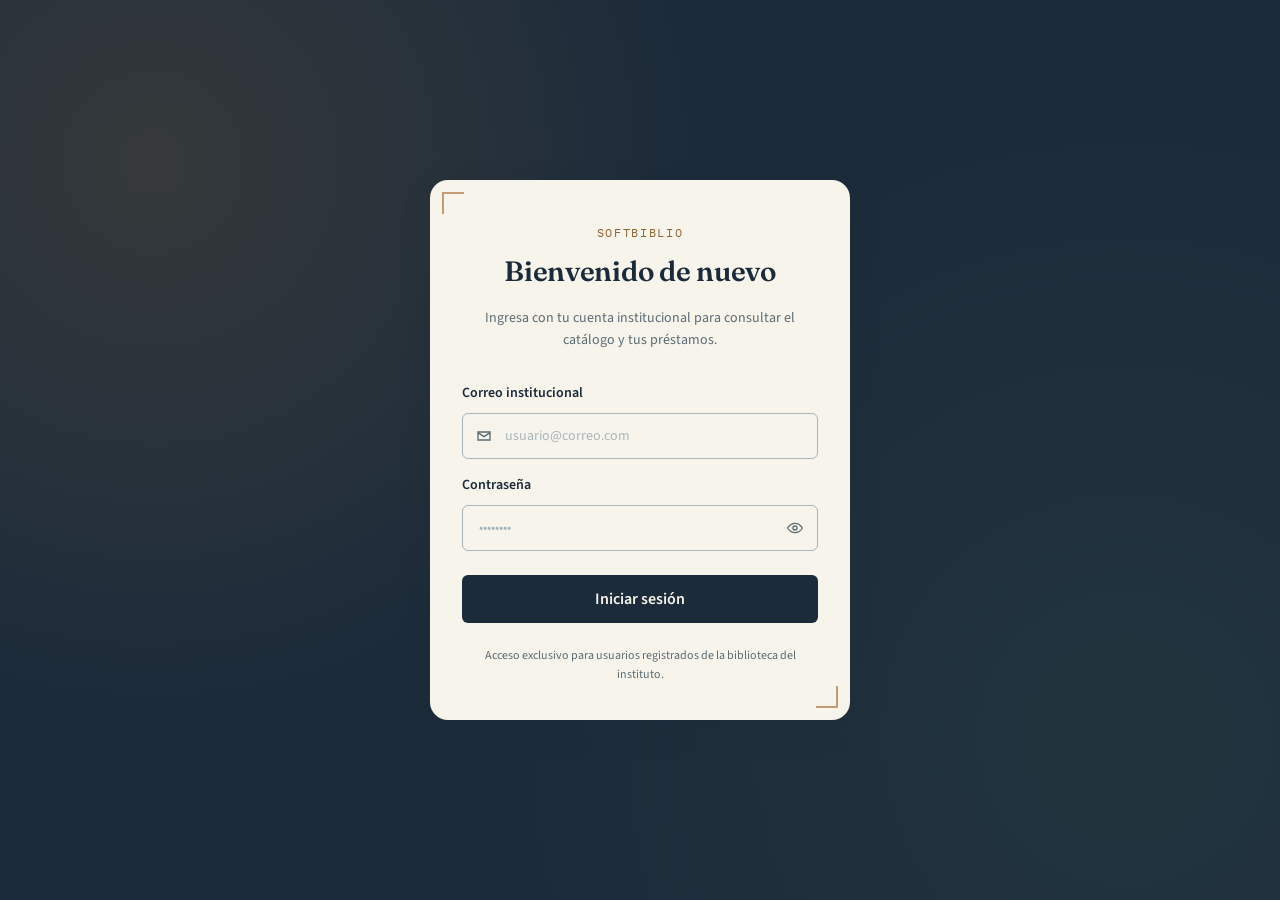
==== src/app/auth/index.html @ 953a1dec "primer commit" ====
<!DOCTYPE html>
<html lang="es">
<head>
<meta charset="UTF-8">
<meta name="viewport" content="width=device-width, initial-scale=1.0">
<title>SoftBiblio · Iniciar sesión</title>
<link rel="preconnect" href="https://fonts.googleapis.com">
<link href="https://fonts.googleapis.com/css2?family=Fraunces:wght@500;600&family=Source+Sans+3:wght@400;600;700&family=IBM+Plex+Mono:wght@500;700&display=swap" rel="stylesheet">
<link rel="stylesheet" href="../../styles/globals.css">
</head>
<body>
  <main class="auth-shell">
    <section class="auth-card">
      <p class="eyebrow auth-card__eyebrow">SoftBiblio</p>
      <h1 class="auth-card__title">Bienvenido de nuevo</h1>
      <p class="auth-card__subtitle">Ingresa con tu cuenta institucional para consultar el catálogo y tus préstamos.</p>

      <div class="auth-alert" id="authAlert" role="alert"></div>

      <form id="authForm" novalidate>
        <div class="field" id="emailField" style="margin-bottom: var(--space-4);">
          <label class="field-label" for="email">Correo institucional</label>
          <div class="field-wrap">
            <span class="field-icon" aria-hidden="true">
              <svg width="16" height="16" viewBox="0 0 24 24" fill="none" stroke="currentColor" stroke-width="2"><path d="M3 6h18v12H3z"/><path d="m3 7 9 6 9-6"/></svg>
            </span>
            <input class="input has-icon-left" type="email" id="email" name="email" placeholder="usuario@correo.com" autocomplete="username">
          </div>
          <span class="field-error" id="emailError"></span>
        </div>

        <div class="field" id="passwordField" style="margin-bottom: var(--space-5);">
          <label class="field-label" for="password">Contraseña</label>
          <div class="field-wrap">
            <input class="input has-icon-right" type="password" id="password" name="password" placeholder="••••••••" autocomplete="current-password">
            <button class="field-action" type="button" id="togglePassword" aria-label="Mostrar contraseña">
              <svg width="16" height="16" viewBox="0 0 24 24" fill="none" stroke="currentColor" stroke-width="2"><path d="M1 12s4-7 11-7 11 7 11 7-4 7-11 7-11-7-11-7Z"/><circle cx="12" cy="12" r="3"/></svg>
            </button>
          </div>
          <span class="field-error" id="passwordError"></span>
        </div>

        <button class="btn btn-primary btn-block btn-lg" type="submit" id="submitBtn">
          <span class="btn-spinner" id="submitSpinner" style="display: none;" aria-hidden="true"></span>
          <span id="submitLabel">Iniciar sesión</span>
        </button>
      </form>

      <p class="auth-foot">Acceso exclusivo para usuarios registrados de la biblioteca del instituto.</p>
    </section>
  </main>

  <script type="module" src="../../features/auth/controllers/useAuth.js"></script>
</body>
</html>
---- src/styles/globals.css ----
/* SoftBiblio — Design System. Concepto "Ficha de catálogo": fichas de
   biblioteca, sellos de tinta de vencimiento y etiquetas de lomo. */
:root {
  /* ---- Color: paleta con nombre ---- */
  --ink-900: #1c2b3a;      /* tinta profunda — texto y superficies oscuras */
  --ink-700: #2c4256;      /* tinta media — hover sobre superficies oscuras */
  --paper-50: #f7f4ec;     /* papel claro — tarjetas */
  --paper-100: #efeae0;    /* papel kraft — fondo general */
  --paper-200: #e2dac9;    /* papel kraft oscuro — bordes */
  --brass-500: #a9793f;    /* bronce — acento primario, etiquetas de lomo */
  --brass-600: #8f6432;    /* bronce oscuro — hover */
  --moss-600: #3f6652;     /* verde musgo — disponible / éxito */
  --moss-100: #e2ebe4;     /* musgo claro — fondos de éxito */
  --stamp-600: #a23b2e;    /* rojo de sello — alerta / vencido */
  --stamp-100: #f3e2dd;    /* rojo claro — fondos de alerta */
  --slate-500: #5b6b73;    /* gris pizarra — texto secundario */
  --slate-300: #a9b6bb;    /* gris pizarra claro — bordes sutiles */
  /* ---- Tipografía ---- */
  --font-display: "Fraunces", "Iowan Old Style", serif;
  --font-body: "Source Sans 3", "Segoe UI", sans-serif;
  --font-mono: "IBM Plex Mono", "Courier New", monospace;
  /* ---- Escala tipográfica ---- */
  --text-xs: 0.75rem; --text-sm: 0.875rem; --text-base: 1rem;
  --text-lg: 1.125rem; --text-xl: 1.375rem; --text-2xl: 1.75rem; --text-3xl: 2.5rem;
  /* ---- Espaciado ---- */
  --space-1: 0.25rem; --space-2: 0.5rem; --space-3: 0.75rem; --space-4: 1rem;
  --space-5: 1.5rem; --space-6: 2rem; --space-7: 3rem;
  /* ---- Forma y profundidad ---- */
  --radius-sm: 6px; --radius-md: 10px; --radius-lg: 18px;
  --shadow-card: 0 1px 2px rgba(28, 43, 58, 0.06), 0 6px 16px rgba(28, 43, 58, 0.08);
  --shadow-raised: 0 10px 30px rgba(28, 43, 58, 0.16);
  --border-hairline: 1px solid var(--paper-200);
}
/* ---- Reset base ---- */
*, *::before, *::after { box-sizing: border-box; }
html { -webkit-text-size-adjust: 100%; }
body {
  margin: 0; background: var(--paper-100); color: var(--ink-900);
  font-family: var(--font-body); font-size: var(--text-base); line-height: 1.55;
  -webkit-font-smoothing: antialiased;
}
img { max-width: 100%; display: block; }
button { font-family: inherit; }
a { color: inherit; }
ul { list-style: none; margin: 0; padding: 0; }
:focus-visible { outline: 2px solid var(--brass-500); outline-offset: 2px; }
@media (prefers-reduced-motion: reduce) {
  *, *::before, *::after { animation-duration: 0.001ms !important; transition-duration: 0.001ms !important; }
}
/* ---- Tipografía de títulos ---- */
h1, h2, h3, .font-display { font-family: var(--font-display); font-weight: 600; letter-spacing: -0.01em; margin: 0; }
.eyebrow { font-family: var(--font-mono); font-size: var(--text-xs); letter-spacing: 0.14em; text-transform: uppercase; color: var(--brass-600); }
.text-muted { color: var(--slate-500); }
.font-mono { font-family: var(--font-mono); }
/* ---- Layout ---- */
.container { width: 100%; max-width: 1180px; margin-inline: auto; padding-inline: var(--space-5); }
.stack { display: flex; flex-direction: column; }
.cluster { display: flex; align-items: center; }
.gap-2 { gap: var(--space-2); } .gap-3 { gap: var(--space-3); } .gap-4 { gap: var(--space-4); } .gap-5 { gap: var(--space-5); }
/* ---- Botones ---- */
.btn {
  display: inline-flex; align-items: center; justify-content: center; gap: var(--space-2);
  font-family: var(--font-body); font-weight: 600; font-size: var(--text-sm); line-height: 1;
  padding: 0.75rem 1.25rem; border-radius: var(--radius-sm); border: 1px solid transparent;
  cursor: pointer; transition: transform 0.12s ease, background-color 0.15s ease, box-shadow 0.15s ease;
  white-space: nowrap;
}
.btn:active { transform: translateY(1px); }
.btn:disabled { cursor: not-allowed; opacity: 0.55; transform: none; }
.btn-primary { background: var(--ink-900); color: var(--paper-50); }
.btn-primary:hover:not(:disabled) { background: var(--ink-700); }
.btn-brass { background: var(--brass-500); color: var(--paper-50); }
.btn-brass:hover:not(:disabled) { background: var(--brass-600); }
.btn-outline { background: transparent; color: var(--ink-900); border-color: var(--slate-300); }
.btn-outline:hover:not(:disabled) { border-color: var(--ink-900); background: var(--paper-50); }
.btn-ghost { background: transparent; color: var(--slate-500); }
.btn-ghost:hover:not(:disabled) { color: var(--ink-900); background: var(--paper-200); }
.btn-danger { background: var(--stamp-600); color: var(--paper-50); }
.btn-danger:hover:not(:disabled) { background: #892f24; }
.btn-sm { padding: 0.5rem 0.9rem; font-size: var(--text-xs); }
.btn-lg { padding: 0.95rem 1.6rem; font-size: var(--text-base); }
.btn-block { width: 100%; }
.btn-spinner {
  width: 14px; height: 14px; border: 2px solid rgba(247, 244, 236, 0.4);
  border-top-color: currentColor; border-radius: 50%; animation: spin 0.7s linear infinite;
}
@keyframes spin { to { transform: rotate(360deg); } }
/* ---- Campos de entrada ---- */
.field { display: flex; flex-direction: column; gap: var(--space-2); }
.field-label { font-size: var(--text-sm); font-weight: 600; color: var(--ink-900); }
.field-wrap { position: relative; display: flex; align-items: center; }
.field-icon { position: absolute; left: 0.9rem; color: var(--slate-500); pointer-events: none; display: flex; }
.input {
  width: 100%; font-family: var(--font-body); font-size: var(--text-sm); color: var(--ink-900);
  background: var(--paper-50); border: 1px solid var(--slate-300); border-radius: var(--radius-sm);
  padding: 0.75rem 1rem; transition: border-color 0.15s ease, box-shadow 0.15s ease;
}
.input::placeholder { color: var(--slate-300); }
.input:focus { outline: none; border-color: var(--brass-500); box-shadow: 0 0 0 3px rgba(169, 121, 63, 0.18); }
.field-wrap .input.has-icon-left { padding-left: 2.6rem; }
.field-wrap .input.has-icon-right { padding-right: 2.6rem; }
.field-action { position: absolute; right: 0.6rem; background: none; border: none; color: var(--slate-500); cursor: pointer; padding: 0.35rem; display: flex; border-radius: 4px; }
.field-action:hover { color: var(--ink-900); }
.field-hint { font-size: var(--text-xs); color: var(--slate-500); }
.field.is-error .input { border-color: var(--stamp-600); background: var(--stamp-100); }
.field-error { font-size: var(--text-xs); color: var(--stamp-600); font-weight: 600; display: none; }
.field.is-error .field-error { display: block; }
/* ---- Sello de estado — elemento distintivo de la identidad visual ---- */
.stamp-badge {
  --stamp-color: var(--moss-600);
  display: inline-flex; align-items: center; justify-content: center;
  font-family: var(--font-mono); font-size: 0.62rem; font-weight: 700; letter-spacing: 0.06em;
  text-transform: uppercase; color: var(--stamp-color); border: 2px solid var(--stamp-color);
  border-radius: 999px; padding: 0.45rem 0.7rem; transform: rotate(-6deg); position: relative; line-height: 1;
}
.stamp-badge::before {
  content: ""; position: absolute; inset: 3px; border: 1px solid var(--stamp-color); border-radius: 999px; opacity: 0.55;
}
.stamp-disponible { --stamp-color: var(--moss-600); }
.stamp-prestado { --stamp-color: var(--slate-500); }
.stamp-reservado { --stamp-color: var(--brass-600); }
.stamp-vencido { --stamp-color: var(--stamp-600); }
/* ---- Tarjetas ---- */
.card { background: var(--paper-50); border-radius: var(--radius-md); box-shadow: var(--shadow-card); border: var(--border-hairline); }
/* Ficha de libro: esquina cortada como una ficha de catálogo real */
.book-card {
  position: relative; padding: var(--space-4); display: flex; flex-direction: column; gap: var(--space-3);
  clip-path: polygon(0 0, calc(100% - 18px) 0, 100% 18px, 100% 100%, 0 100%);
}
.book-card::after {
  content: ""; position: absolute; top: 0; right: 0; width: 18px; height: 18px;
  background: var(--paper-200); clip-path: polygon(0 0, 100% 0, 100% 100%);
}
.book-card__top { display: flex; justify-content: space-between; align-items: flex-start; gap: var(--space-3); }
.book-card__call { font-family: var(--font-mono); font-size: var(--text-xs); color: var(--brass-600); letter-spacing: 0.03em; }
.book-card__title { font-family: var(--font-display); font-size: var(--text-lg); font-weight: 600; }
.book-card__author { font-size: var(--text-sm); color: var(--slate-500); }
.book-card__meta { display: flex; gap: var(--space-3); font-size: var(--text-xs); color: var(--slate-500); }
.book-card__foot { display: flex; justify-content: space-between; align-items: center; margin-top: auto; padding-top: var(--space-2); }
/* Ficha de préstamo */
.loan-card { display: flex; justify-content: space-between; align-items: center; gap: var(--space-4); padding: var(--space-4); border-bottom: var(--border-hairline); }
.loan-card:last-child { border-bottom: none; }
.loan-card__due { font-family: var(--font-mono); font-size: var(--text-sm); }
.loan-card__due.is-late { color: var(--stamp-600); font-weight: 700; }
/* Tarjeta de estadística */
.stat-card { padding: var(--space-4) var(--space-5); display: flex; flex-direction: column; gap: var(--space-1); border-left: 3px solid var(--brass-500); }
.stat-card__value { font-family: var(--font-display); font-size: var(--text-2xl); }
.stat-card__label { font-size: var(--text-xs); color: var(--slate-500); text-transform: uppercase; letter-spacing: 0.08em; }
/* Notificación */
.notice-item { display: flex; gap: var(--space-3); padding: var(--space-3) 0; border-bottom: var(--border-hairline); }
.notice-item:last-child { border-bottom: none; }
.notice-dot { width: 8px; height: 8px; border-radius: 50%; margin-top: 6px; flex-shrink: 0; background: var(--brass-500); }
.notice-dot.is-urgent { background: var(--stamp-600); }
/* Estado vacío */
.empty-state { text-align: center; padding: var(--space-7) var(--space-4); color: var(--slate-500); }
.empty-state__title { font-family: var(--font-display); color: var(--ink-900); font-size: var(--text-lg); margin-bottom: var(--space-2); }
/* Navegación */
.navbar { background: var(--ink-900); color: var(--paper-50); }
.navbar__inner { display: flex; align-items: center; justify-content: space-between; padding-block: var(--space-3); }
.navbar__brand { display: flex; align-items: center; gap: var(--space-2); font-family: var(--font-display); font-size: var(--text-lg); }
.navbar__brand-mark { width: 32px; height: 32px; border: 2px solid var(--brass-500); border-radius: 50%; display: flex; align-items: center; justify-content: center; font-family: var(--font-mono); font-size: var(--text-xs); color: var(--brass-500); }
.navbar__user { font-size: var(--text-sm); color: var(--slate-300); }
/* ---- Autenticación ---- */
.auth-shell {
  min-height: 100vh; display: flex; align-items: center; justify-content: center; background: var(--ink-900);
  background-image: radial-gradient(circle at 12% 18%, rgba(169, 121, 63, 0.18), transparent 40%),
    radial-gradient(circle at 88% 82%, rgba(63, 102, 82, 0.16), transparent 45%);
  padding: var(--space-5);
}
.auth-card {
  width: 100%; max-width: 420px; background: var(--paper-50); border-radius: var(--radius-lg);
  box-shadow: var(--shadow-raised); padding: var(--space-6) var(--space-6) var(--space-5); position: relative;
}
.auth-card::before, .auth-card::after { content: ""; position: absolute; width: 22px; height: 22px; border: 2px solid var(--brass-500); opacity: 0.7; }
.auth-card::before { top: 12px; left: 12px; border-right: none; border-bottom: none; }
.auth-card::after { bottom: 12px; right: 12px; border-left: none; border-top: none; }
.auth-card__eyebrow { text-align: center; margin-bottom: var(--space-2); }
.auth-card__title { font-size: var(--text-2xl); text-align: center; margin-bottom: var(--space-1); }
.auth-card__subtitle { text-align: center; color: var(--slate-500); font-size: var(--text-sm); margin-bottom: var(--space-6); }
.auth-alert { display: none; align-items: flex-start; gap: var(--space-2); background: var(--stamp-100); color: var(--stamp-600); font-size: var(--text-sm); font-weight: 600; padding: var(--space-3); border-radius: var(--radius-sm); margin-bottom: var(--space-4); }
.auth-alert.is-visible { display: flex; }
.auth-foot { text-align: center; margin-top: var(--space-5); font-size: var(--text-xs); color: var(--slate-500); }
/* ---- Utilidades responsivas ---- */
.grid-books { display: grid; grid-template-columns: repeat(auto-fill, minmax(230px, 1fr)); gap: var(--space-4); }
.grid-stats { display: grid; grid-template-columns: repeat(4, 1fr); gap: var(--space-4); }
.sr-only { position: absolute; width: 1px; height: 1px; padding: 0; margin: -1px; overflow: hidden; clip: rect(0, 0, 0, 0); white-space: nowrap; border: 0; }
@media (max-width: 860px) {
  .grid-stats { grid-template-columns: repeat(2, 1fr); }
}
@media (max-width: 560px) {
  .grid-stats { grid-template-columns: 1fr; }
  .container { padding-inline: var(--space-4); }
  .auth-card { padding: var(--space-5) var(--space-4); }
}
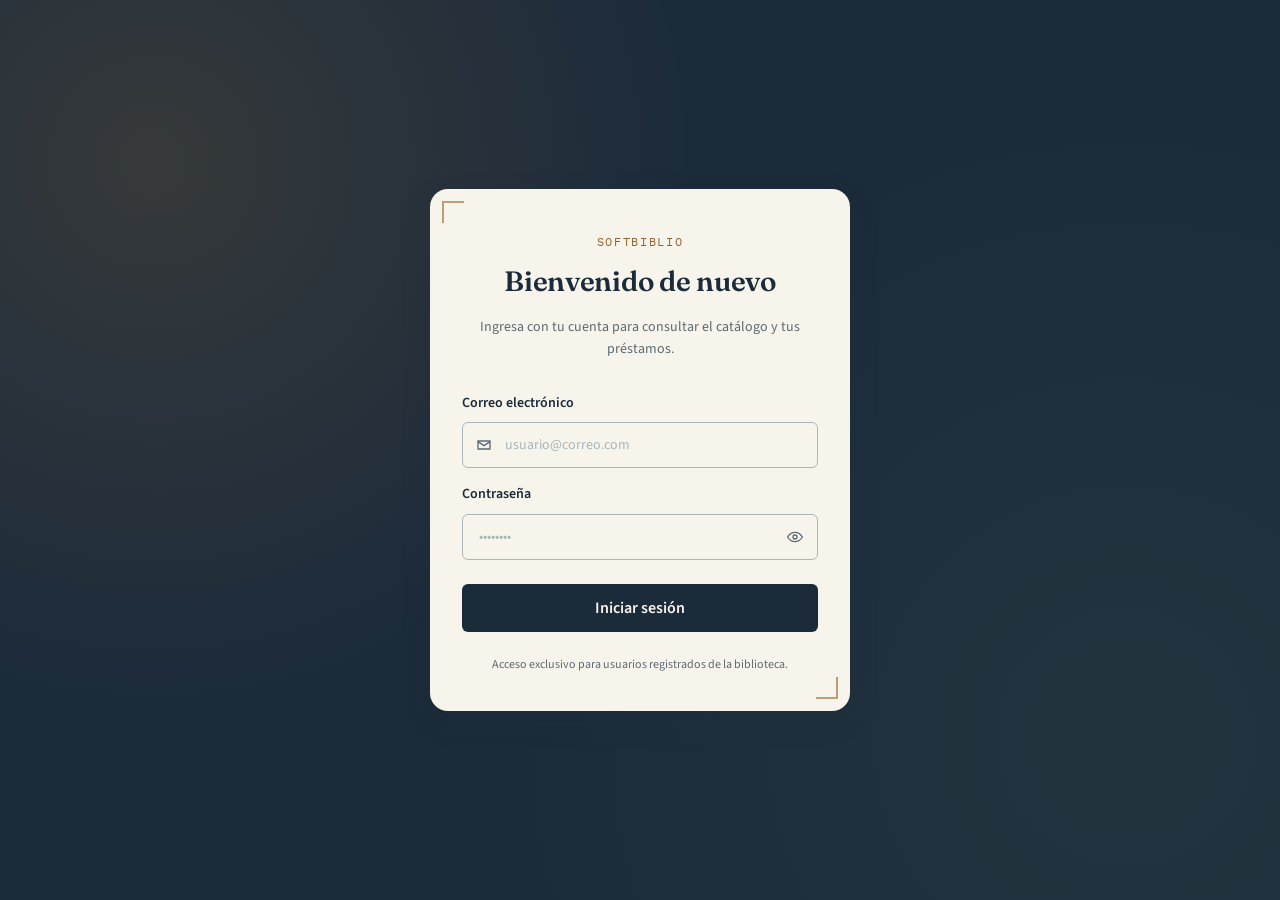
==== commit 4fcc67f2: "Prototipo actualizado" ====
--- a/src/app/auth/index.html
+++ b/src/app/auth/index.html
@@ -13,13 +13,13 @@
     <section class="auth-card">
       <p class="eyebrow auth-card__eyebrow">SoftBiblio</p>
       <h1 class="auth-card__title">Bienvenido de nuevo</h1>
-      <p class="auth-card__subtitle">Ingresa con tu cuenta institucional para consultar el catálogo y tus préstamos.</p>
+      <p class="auth-card__subtitle">Ingresa con tu cuenta para consultar el catálogo y tus préstamos.</p>
 
       <div class="auth-alert" id="authAlert" role="alert"></div>
 
       <form id="authForm" novalidate>
         <div class="field" id="emailField" style="margin-bottom: var(--space-4);">
-          <label class="field-label" for="email">Correo institucional</label>
+          <label class="field-label" for="email">Correo electrónico</label>
           <div class="field-wrap">
             <span class="field-icon" aria-hidden="true">
               <svg width="16" height="16" viewBox="0 0 24 24" fill="none" stroke="currentColor" stroke-width="2"><path d="M3 6h18v12H3z"/><path d="m3 7 9 6 9-6"/></svg>
@@ -46,7 +46,7 @@
         </button>
       </form>
 
-      <p class="auth-foot">Acceso exclusivo para usuarios registrados de la biblioteca del instituto.</p>
+      <p class="auth-foot">Acceso exclusivo para usuarios registrados de la biblioteca.</p>
     </section>
   </main>
 
--- a/src/styles/globals.css
+++ b/src/styles/globals.css
@@ -1,37 +1,30 @@
-/* SoftBiblio — Design System. Concepto "Ficha de catálogo": fichas de
-   biblioteca, sellos de tinta de vencimiento y etiquetas de lomo. */
 :root {
-  /* ---- Color: paleta con nombre ---- */
-  --ink-900: #1c2b3a;      /* tinta profunda — texto y superficies oscuras */
-  --ink-700: #2c4256;      /* tinta media — hover sobre superficies oscuras */
-  --paper-50: #f7f4ec;     /* papel claro — tarjetas */
-  --paper-100: #efeae0;    /* papel kraft — fondo general */
-  --paper-200: #e2dac9;    /* papel kraft oscuro — bordes */
-  --brass-500: #a9793f;    /* bronce — acento primario, etiquetas de lomo */
-  --brass-600: #8f6432;    /* bronce oscuro — hover */
-  --moss-600: #3f6652;     /* verde musgo — disponible / éxito */
-  --moss-100: #e2ebe4;     /* musgo claro — fondos de éxito */
-  --stamp-600: #a23b2e;    /* rojo de sello — alerta / vencido */
-  --stamp-100: #f3e2dd;    /* rojo claro — fondos de alerta */
-  --slate-500: #5b6b73;    /* gris pizarra — texto secundario */
-  --slate-300: #a9b6bb;    /* gris pizarra claro — bordes sutiles */
-  /* ---- Tipografía ---- */
+
+  --ink-900: #1c2b3a;   
+  --ink-700: #2c4256;    
+  --paper-50: #f7f4ec; 
+  --paper-100: #efeae0;  
+  --paper-200: #e2dac9;  
+  --brass-500: #a9793f;   
+  --brass-600: #8f6432; 
+  --moss-600: #3f6652;   
+  --moss-100: #e2ebe4;   
+  --stamp-600: #a23b2e;
+  --stamp-100: #f3e2dd;  
+  --slate-500: #5b6b73;
+  --slate-300: #a9b6bb;  
   --font-display: "Fraunces", "Iowan Old Style", serif;
   --font-body: "Source Sans 3", "Segoe UI", sans-serif;
   --font-mono: "IBM Plex Mono", "Courier New", monospace;
-  /* ---- Escala tipográfica ---- */
   --text-xs: 0.75rem; --text-sm: 0.875rem; --text-base: 1rem;
   --text-lg: 1.125rem; --text-xl: 1.375rem; --text-2xl: 1.75rem; --text-3xl: 2.5rem;
-  /* ---- Espaciado ---- */
   --space-1: 0.25rem; --space-2: 0.5rem; --space-3: 0.75rem; --space-4: 1rem;
   --space-5: 1.5rem; --space-6: 2rem; --space-7: 3rem;
-  /* ---- Forma y profundidad ---- */
   --radius-sm: 6px; --radius-md: 10px; --radius-lg: 18px;
   --shadow-card: 0 1px 2px rgba(28, 43, 58, 0.06), 0 6px 16px rgba(28, 43, 58, 0.08);
   --shadow-raised: 0 10px 30px rgba(28, 43, 58, 0.16);
   --border-hairline: 1px solid var(--paper-200);
 }
-/* ---- Reset base ---- */
 *, *::before, *::after { box-sizing: border-box; }
 html { -webkit-text-size-adjust: 100%; }
 body {
@@ -47,17 +40,14 @@
 @media (prefers-reduced-motion: reduce) {
   *, *::before, *::after { animation-duration: 0.001ms !important; transition-duration: 0.001ms !important; }
 }
-/* ---- Tipografía de títulos ---- */
 h1, h2, h3, .font-display { font-family: var(--font-display); font-weight: 600; letter-spacing: -0.01em; margin: 0; }
 .eyebrow { font-family: var(--font-mono); font-size: var(--text-xs); letter-spacing: 0.14em; text-transform: uppercase; color: var(--brass-600); }
 .text-muted { color: var(--slate-500); }
 .font-mono { font-family: var(--font-mono); }
-/* ---- Layout ---- */
 .container { width: 100%; max-width: 1180px; margin-inline: auto; padding-inline: var(--space-5); }
 .stack { display: flex; flex-direction: column; }
 .cluster { display: flex; align-items: center; }
 .gap-2 { gap: var(--space-2); } .gap-3 { gap: var(--space-3); } .gap-4 { gap: var(--space-4); } .gap-5 { gap: var(--space-5); }
-/* ---- Botones ---- */
 .btn {
   display: inline-flex; align-items: center; justify-content: center; gap: var(--space-2);
   font-family: var(--font-body); font-weight: 600; font-size: var(--text-sm); line-height: 1;
@@ -85,7 +75,6 @@
   border-top-color: currentColor; border-radius: 50%; animation: spin 0.7s linear infinite;
 }
 @keyframes spin { to { transform: rotate(360deg); } }
-/* ---- Campos de entrada ---- */
 .field { display: flex; flex-direction: column; gap: var(--space-2); }
 .field-label { font-size: var(--text-sm); font-weight: 600; color: var(--ink-900); }
 .field-wrap { position: relative; display: flex; align-items: center; }
@@ -105,7 +94,6 @@
 .field.is-error .input { border-color: var(--stamp-600); background: var(--stamp-100); }
 .field-error { font-size: var(--text-xs); color: var(--stamp-600); font-weight: 600; display: none; }
 .field.is-error .field-error { display: block; }
-/* ---- Sello de estado — elemento distintivo de la identidad visual ---- */
 .stamp-badge {
   --stamp-color: var(--moss-600);
   display: inline-flex; align-items: center; justify-content: center;
@@ -120,9 +108,7 @@
 .stamp-prestado { --stamp-color: var(--slate-500); }
 .stamp-reservado { --stamp-color: var(--brass-600); }
 .stamp-vencido { --stamp-color: var(--stamp-600); }
-/* ---- Tarjetas ---- */
 .card { background: var(--paper-50); border-radius: var(--radius-md); box-shadow: var(--shadow-card); border: var(--border-hairline); }
-/* Ficha de libro: esquina cortada como una ficha de catálogo real */
 .book-card {
   position: relative; padding: var(--space-4); display: flex; flex-direction: column; gap: var(--space-3);
   clip-path: polygon(0 0, calc(100% - 18px) 0, 100% 18px, 100% 100%, 0 100%);
@@ -137,30 +123,24 @@
 .book-card__author { font-size: var(--text-sm); color: var(--slate-500); }
 .book-card__meta { display: flex; gap: var(--space-3); font-size: var(--text-xs); color: var(--slate-500); }
 .book-card__foot { display: flex; justify-content: space-between; align-items: center; margin-top: auto; padding-top: var(--space-2); }
-/* Ficha de préstamo */
 .loan-card { display: flex; justify-content: space-between; align-items: center; gap: var(--space-4); padding: var(--space-4); border-bottom: var(--border-hairline); }
 .loan-card:last-child { border-bottom: none; }
 .loan-card__due { font-family: var(--font-mono); font-size: var(--text-sm); }
 .loan-card__due.is-late { color: var(--stamp-600); font-weight: 700; }
-/* Tarjeta de estadística */
 .stat-card { padding: var(--space-4) var(--space-5); display: flex; flex-direction: column; gap: var(--space-1); border-left: 3px solid var(--brass-500); }
 .stat-card__value { font-family: var(--font-display); font-size: var(--text-2xl); }
 .stat-card__label { font-size: var(--text-xs); color: var(--slate-500); text-transform: uppercase; letter-spacing: 0.08em; }
-/* Notificación */
 .notice-item { display: flex; gap: var(--space-3); padding: var(--space-3) 0; border-bottom: var(--border-hairline); }
 .notice-item:last-child { border-bottom: none; }
 .notice-dot { width: 8px; height: 8px; border-radius: 50%; margin-top: 6px; flex-shrink: 0; background: var(--brass-500); }
 .notice-dot.is-urgent { background: var(--stamp-600); }
-/* Estado vacío */
 .empty-state { text-align: center; padding: var(--space-7) var(--space-4); color: var(--slate-500); }
 .empty-state__title { font-family: var(--font-display); color: var(--ink-900); font-size: var(--text-lg); margin-bottom: var(--space-2); }
-/* Navegación */
 .navbar { background: var(--ink-900); color: var(--paper-50); }
 .navbar__inner { display: flex; align-items: center; justify-content: space-between; padding-block: var(--space-3); }
 .navbar__brand { display: flex; align-items: center; gap: var(--space-2); font-family: var(--font-display); font-size: var(--text-lg); }
 .navbar__brand-mark { width: 32px; height: 32px; border: 2px solid var(--brass-500); border-radius: 50%; display: flex; align-items: center; justify-content: center; font-family: var(--font-mono); font-size: var(--text-xs); color: var(--brass-500); }
 .navbar__user { font-size: var(--text-sm); color: var(--slate-300); }
-/* ---- Autenticación ---- */
 .auth-shell {
   min-height: 100vh; display: flex; align-items: center; justify-content: center; background: var(--ink-900);
   background-image: radial-gradient(circle at 12% 18%, rgba(169, 121, 63, 0.18), transparent 40%),
@@ -180,7 +160,6 @@
 .auth-alert { display: none; align-items: flex-start; gap: var(--space-2); background: var(--stamp-100); color: var(--stamp-600); font-size: var(--text-sm); font-weight: 600; padding: var(--space-3); border-radius: var(--radius-sm); margin-bottom: var(--space-4); }
 .auth-alert.is-visible { display: flex; }
 .auth-foot { text-align: center; margin-top: var(--space-5); font-size: var(--text-xs); color: var(--slate-500); }
-/* ---- Utilidades responsivas ---- */
 .grid-books { display: grid; grid-template-columns: repeat(auto-fill, minmax(230px, 1fr)); gap: var(--space-4); }
 .grid-stats { display: grid; grid-template-columns: repeat(4, 1fr); gap: var(--space-4); }
 .sr-only { position: absolute; width: 1px; height: 1px; padding: 0; margin: -1px; overflow: hidden; clip: rect(0, 0, 0, 0); white-space: nowrap; border: 0; }
